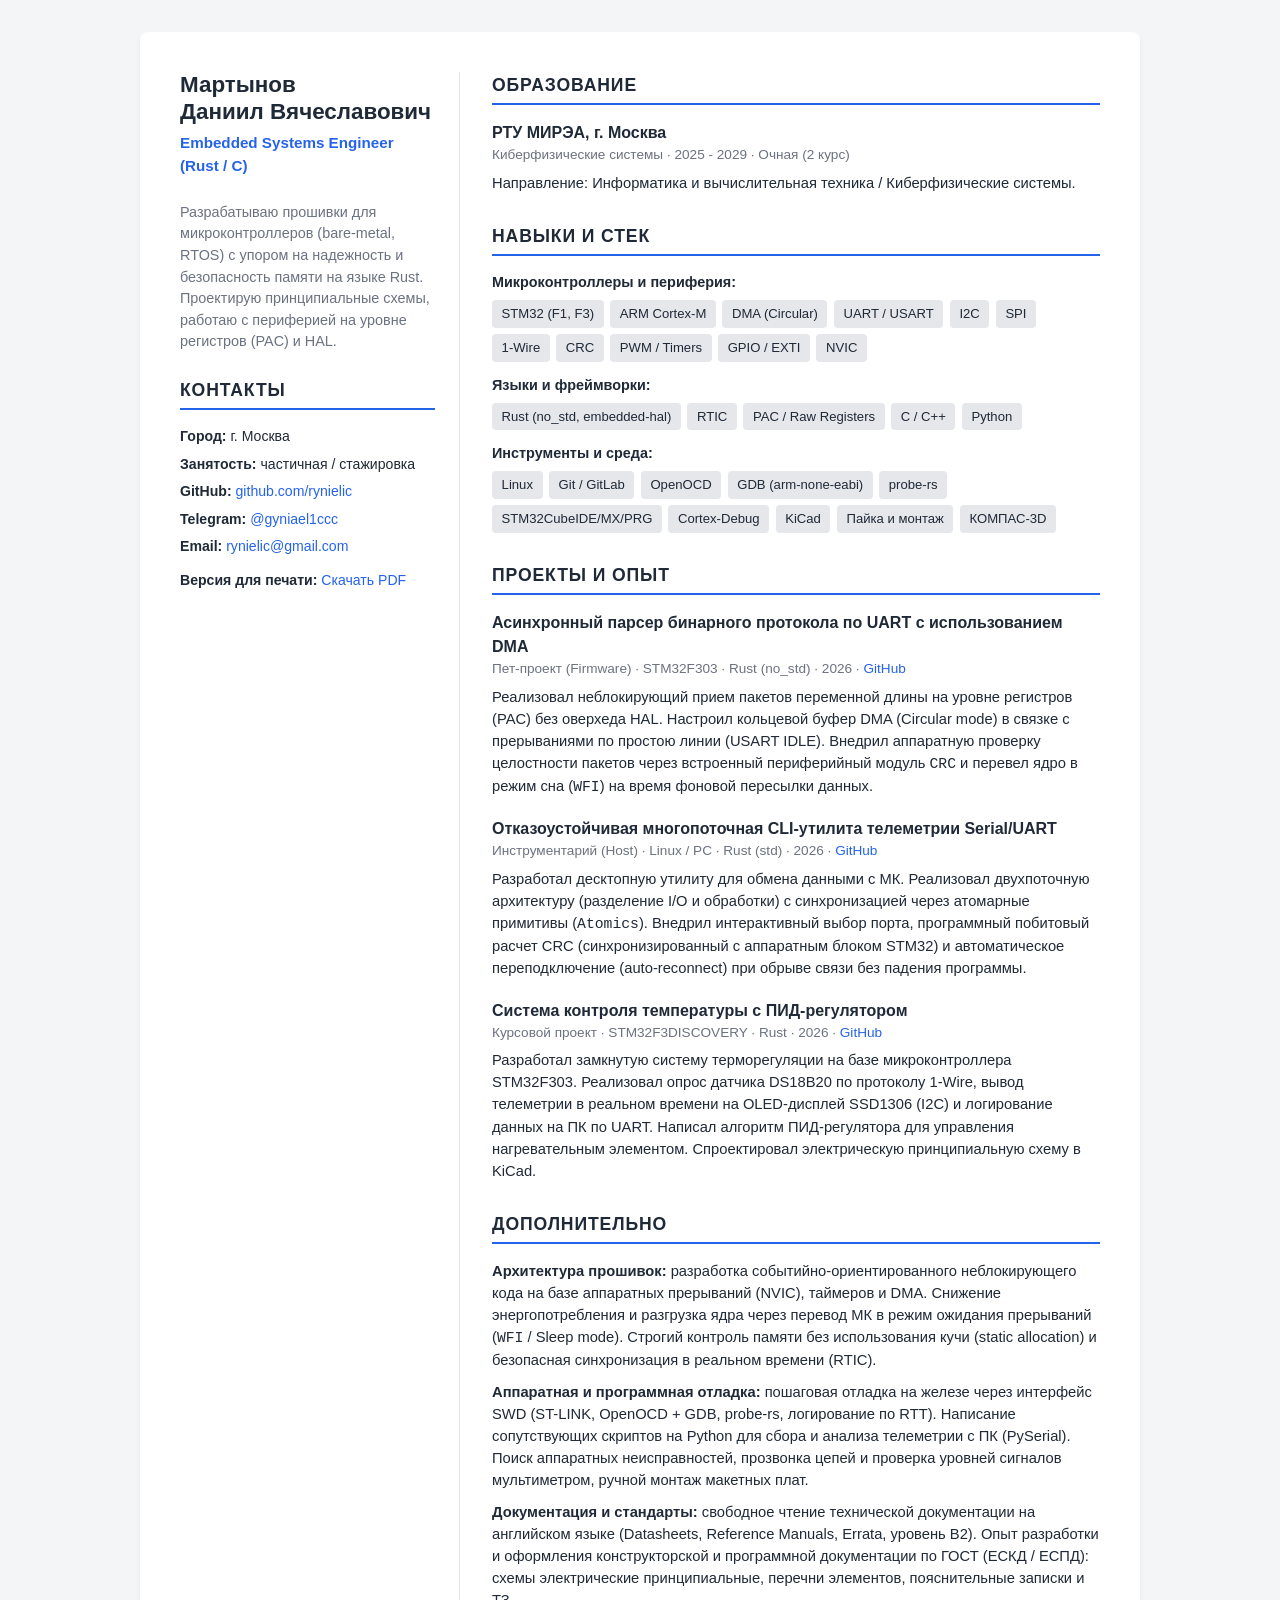
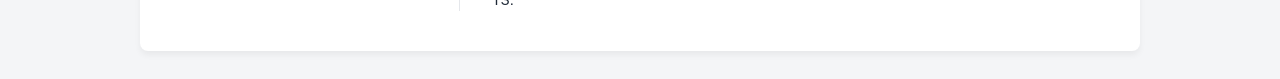
==== index.html @ cb9997af "Fix download pdf bug" ====
<!DOCTYPE html>
<html lang="ru">
<head>
  <meta charset="UTF-8">
  <meta name="viewport" content="width=device-width, initial-scale=1.0">
  <title>Мартынов Даниил - Embedded Rust / MCU Engineer</title>
  <link rel="stylesheet" href="style.css">
</head>
<body>
  <div class="container">
    <aside class="sidebar">
      <div class="profile">
        <!-- Optional: <img src="photo.jpg" alt="Фото" class="avatar"> -->
        <h1 class="name">Мартынов<br>Даниил Вячеславович</h1>
        <p class="role">Embedded Systems Engineer (Rust / C)</p>
      </div>

      <div class="summary">
        Разрабатываю прошивки для микроконтроллеров (bare-metal, RTOS) с упором на надежность и безопасность памяти на языке Rust. Проектирую принципиальные схемы, работаю с периферией на уровне регистров (PAC) и HAL.
      </div>

      <div class="contacts">
        <div class="section-title">Контакты</div>
        <p><strong>Город:</strong> г. Москва</p>
        <p><strong>Занятость:</strong> частичная / стажировка</p>
        <p><strong>GitHub:</strong> <a href="https://github.com/rynielic" target="_blank">github.com/rynielic</a></p>
        <p><strong>Telegram:</strong> <a href="https://t.me/gyniael1ccc" target="_blank">@gyniael1ccc</a></p>
        <p><strong>Email:</strong> <a href="mailto:martinovdaniil2007@gmail.com">rynielic@gmail.com</a></p>
        <p class="no-print" style="margin-top: 0.8rem;">
          <strong>Версия для печати:</strong> <a href="print.pdf" download>Скачать PDF</a>
        </p>
      </div>
    </aside>

    <main class="content">
      <section class="block">
        <h2 class="section-title">Образование</h2>
        <div class="item">
          <div class="item-header">РТУ МИРЭА, г. Москва</div>
          <div class="item-sub">Киберфизические системы · 2025 - 2029 · Очная (2 курс)</div>
          <p class="item-desc">Направление: Информатика и вычислительная техника / Киберфизические системы.</p>
        </div>
      </section>

      <section class="block">
        <h2 class="section-title">Навыки и стек</h2>
        
        <p class="skill-category">Микроконтроллеры и периферия:</p>
        <div class="tags">
          <span>STM32 (F1, F3)</span>
          <span>ARM Cortex-M</span>
          <span>DMA (Circular)</span>
          <span>UART / USART</span>
          <span>I2C</span>
          <span>SPI</span>
          <span>1-Wire</span>
          <span>CRC</span>
          <span>PWM / Timers</span>
          <span>GPIO / EXTI</span>
          <span>NVIC</span>
        </div>

        <p class="skill-category">Языки и фреймворки:</p>
        <div class="tags">
          <span>Rust (no_std, embedded-hal)</span>
          <span>RTIC</span>
          <span>PAC / Raw Registers</span>
          <span>C / C++</span>
          <span>Python</span>
        </div>

        <p class="skill-category">Инструменты и среда:</p>
        <div class="tags">
          <span>Linux</span>
          <span>Git / GitLab</span>
          <span>OpenOCD</span>
          <span>GDB (arm-none-eabi)</span>
          <span>probe-rs</span>
          <span>STM32CubeIDE/MX/PRG</span>
          <span>Cortex-Debug</span>
          <span>KiCad</span>
          <span>Пайка и монтаж</span>
          <span>КОМПАС-3D</span>
        </div>
      </section>

      <section class="block">
        <h2 class="section-title">Проекты и опыт</h2>

        <div class="item">
          <div class="item-header">Асинхронный парсер бинарного протокола по UART с использованием DMA</div>
          <div class="item-sub">Пет-проект (Firmware) · STM32F303 · Rust (no_std) · 2026 · <a href="https://github.com/rynielic/rtic-non-blocking-uart-parser/tree/main/firmware" target="_blank">GitHub</a></div>
          <p class="item-desc">
            Реализовал неблокирующий прием пакетов переменной длины на уровне регистров (PAC) без оверхеда HAL. Настроил кольцевой буфер DMA (Circular mode) в связке с прерываниями по простою линии (USART IDLE). Внедрил аппаратную проверку целостности пакетов через встроенный периферийный модуль <code>CRC</code> и перевел ядро в режим сна (<code>WFI</code>) на время фоновой пересылки данных.
          </p>
        </div>

        <div class="item">
          <div class="item-header">Отказоустойчивая многопоточная CLI-утилита телеметрии Serial/UART</div>
          <div class="item-sub">Инструментарий (Host) · Linux / PC · Rust (std) · 2026 · <a href="https://github.com/rynielic/rtic-non-blocking-uart-parser/tree/main/serial_host" target="_blank">GitHub</a></div>
          <p class="item-desc">
            Разработал десктопную утилиту для обмена данными с МК. Реализовал двухпоточную архитектуру (разделение I/O и обработки) с синхронизацией через атомарные примитивы (<code>Atomics</code>). Внедрил интерактивный выбор порта, программный побитовый расчет CRC (синхронизированный с аппаратным блоком STM32) и автоматическое переподключение (auto-reconnect) при обрыве связи без падения программы.
          </p>
        </div>

        <div class="item">
          <div class="item-header">Система контроля температуры с ПИД-регулятором</div>
          <div class="item-sub">Курсовой проект · STM32F3DISCOVERY · Rust · 2026 · <a href="https://github.com/rynielic/stm32f3-pid-thermostat">GitHub</a></div>
          <p class="item-desc">
            Разработал замкнутую систему терморегуляции на базе микроконтроллера STM32F303. Реализовал опрос датчика DS18B20 по протоколу 1-Wire, вывод телеметрии в реальном времени на OLED-дисплей SSD1306 (I2C) и логирование данных на ПК по UART. Написал алгоритм ПИД-регулятора для управления нагревательным элементом. Спроектировал электрическую принципиальную схему в KiCad.
          </p>
        </div>
      </section>

      <section class="block">
        <h2 class="section-title">Дополнительно</h2>
        <p class="item-desc">
          <strong>Архитектура прошивок:</strong> разработка событийно-ориентированного неблокирующего кода на базе аппаратных прерываний (NVIC), таймеров и DMA. Снижение энергопотребления и разгрузка ядра через перевод МК в режим ожидания прерываний (<code>WFI</code> / Sleep mode). Строгий контроль памяти без использования кучи (static allocation) и безопасная синхронизация в реальном времени (RTIC).
        </p>
        <p class="item-desc" style="margin-top: 0.6rem;">
          <strong>Аппаратная и программная отладка:</strong> пошаговая отладка на железе через интерфейс SWD (ST-LINK, OpenOCD + GDB, probe-rs, логирование по RTT). Написание сопутствующих скриптов на Python для сбора и анализа телеметрии с ПК (PySerial). Поиск аппаратных неисправностей, прозвонка цепей и проверка уровней сигналов мультиметром, ручной монтаж макетных плат.
        </p>
        <p class="item-desc" style="margin-top: 0.6rem;">
          <strong>Документация и стандарты:</strong> свободное чтение технической документации на английском языке (Datasheets, Reference Manuals, Errata, уровень B2). Опыт разработки и оформления конструкторской и программной документации по ГОСТ (ЕСКД / ЕСПД): схемы электрические принципиальные, перечни элементов, пояснительные записки и ТЗ.
        </p>
      </section>
    </main>
  </div>
</body>
</html>
---- style.css ----
:root {
  --bg-color: #f4f5f7;
  --card-bg: #ffffff;
  --text-main: #1f2937;
  --text-muted: #6b7280;
  --accent: #2563eb;
  --tag-bg: #e5e7eb;
  --border: #e5e7eb;
}

* {
  box-sizing: border-box;
  margin: 0;
  padding: 0;
}

body {
  font-family: -apple-system, BlinkMacSystemFont, "Segoe UI", Roboto, sans-serif;
  background-color: var(--bg-color);
  color: var(--text-main);
  line-height: 1.5;
  padding: 2rem 1rem;
}

.container {
  max-width: 1000px;
  margin: 0 auto;
  display: grid;
  grid-template-columns: 280px 1fr;
  gap: 2rem;
  background: var(--card-bg);
  padding: 2.5rem;
  border-radius: 8px;
  box-shadow: 0 4px 6px rgba(0, 0, 0, 0.05);
}

/* Sidebar */
.sidebar {
  border-right: 1px solid var(--border);
  padding-right: 1.5rem;
  display: flex;
  flex-direction: column;
  gap: 1.5rem;
}

.name {
  font-size: 1.4rem;
  font-weight: 700;
  line-height: 1.2;
  margin-bottom: 0.4rem;
}

.role {
  color: var(--accent);
  font-weight: 600;
  font-size: 0.95rem;
}

.summary {
  font-size: 0.9rem;
  color: var(--text-muted);
}

.contacts p {
  font-size: 0.88rem;
  margin-bottom: 0.4rem;
}

a {
  color: var(--accent);
  text-decoration: none;
}

a:hover {
  text-decoration: underline;
}

/* Main Content */
.content {
  display: flex;
  flex-direction: column;
  gap: 1.8rem;
}

.section-title {
  font-size: 1.1rem;
  font-weight: 700;
  text-transform: uppercase;
  letter-spacing: 0.05em;
  color: var(--text-main);
  border-bottom: 2px solid var(--accent);
  padding-bottom: 0.3rem;
  margin-bottom: 1rem;
}

.item {
  margin-bottom: 1.2rem;
}

.item:last-child {
  margin-bottom: 0;
}

.item-header {
  font-weight: 700;
  font-size: 1rem;
}

.item-sub {
  font-size: 0.85rem;
  color: var(--text-muted);
  margin-bottom: 0.4rem;
}

.item-desc {
  font-size: 0.92rem;
}

/* Skills Tags */
.skill-category {
  font-size: 0.9rem;
  font-weight: 600;
  margin: 0.8rem 0 0.4rem 0;
}

.tags {
  display: flex;
  flex-wrap: wrap;
  gap: 0.4rem;
}

.tags span {
  background: var(--tag-bg);
  padding: 0.25rem 0.6rem;
  border-radius: 4px;
  font-size: 0.82rem;
  font-weight: 500;
}

/* Responsive (Mobile screens ONLY - prevents breaking A4 print) */
@media screen and (max-width: 768px) {
  .container {
    grid-template-columns: 1fr;
    padding: 1.5rem;
  }
  .sidebar {
    border-right: none;
    border-bottom: 1px solid var(--border);
    padding-right: 0;
    padding-bottom: 1.5rem;
  }
}

/* Print to PDF optimization */
@media print {
  @page {
    size: A4 portrait;
    margin: 10mm;
  }

  body {
    background: #ffffff;
    padding: 0;
    font-size: 9.5pt;
    line-height: 1.35;
    -webkit-print-color-adjust: exact;
    print-color-adjust: exact;
  }

  .container {
    box-shadow: none;
    padding: 0;
    max-width: 100%;
    grid-template-columns: 210px 1fr;
    gap: 1.2rem;
  }

  .sidebar {
    border-right: 1px solid var(--border);
    padding-right: 1rem;
    gap: 1rem;
  }

  .content {
    gap: 1.1rem;
  }

  .section-title {
    font-size: 10pt;
    margin-bottom: 0.5rem;
    padding-bottom: 0.2rem;
  }

  .item {
    margin-bottom: 0.7rem;
    break-inside: avoid;
  }

  .tags span {
    padding: 0.15rem 0.45rem;
    font-size: 8pt;
    border: 1px solid #d1d5db;
  }

  .no-print {
    display: none !important;
  }
}
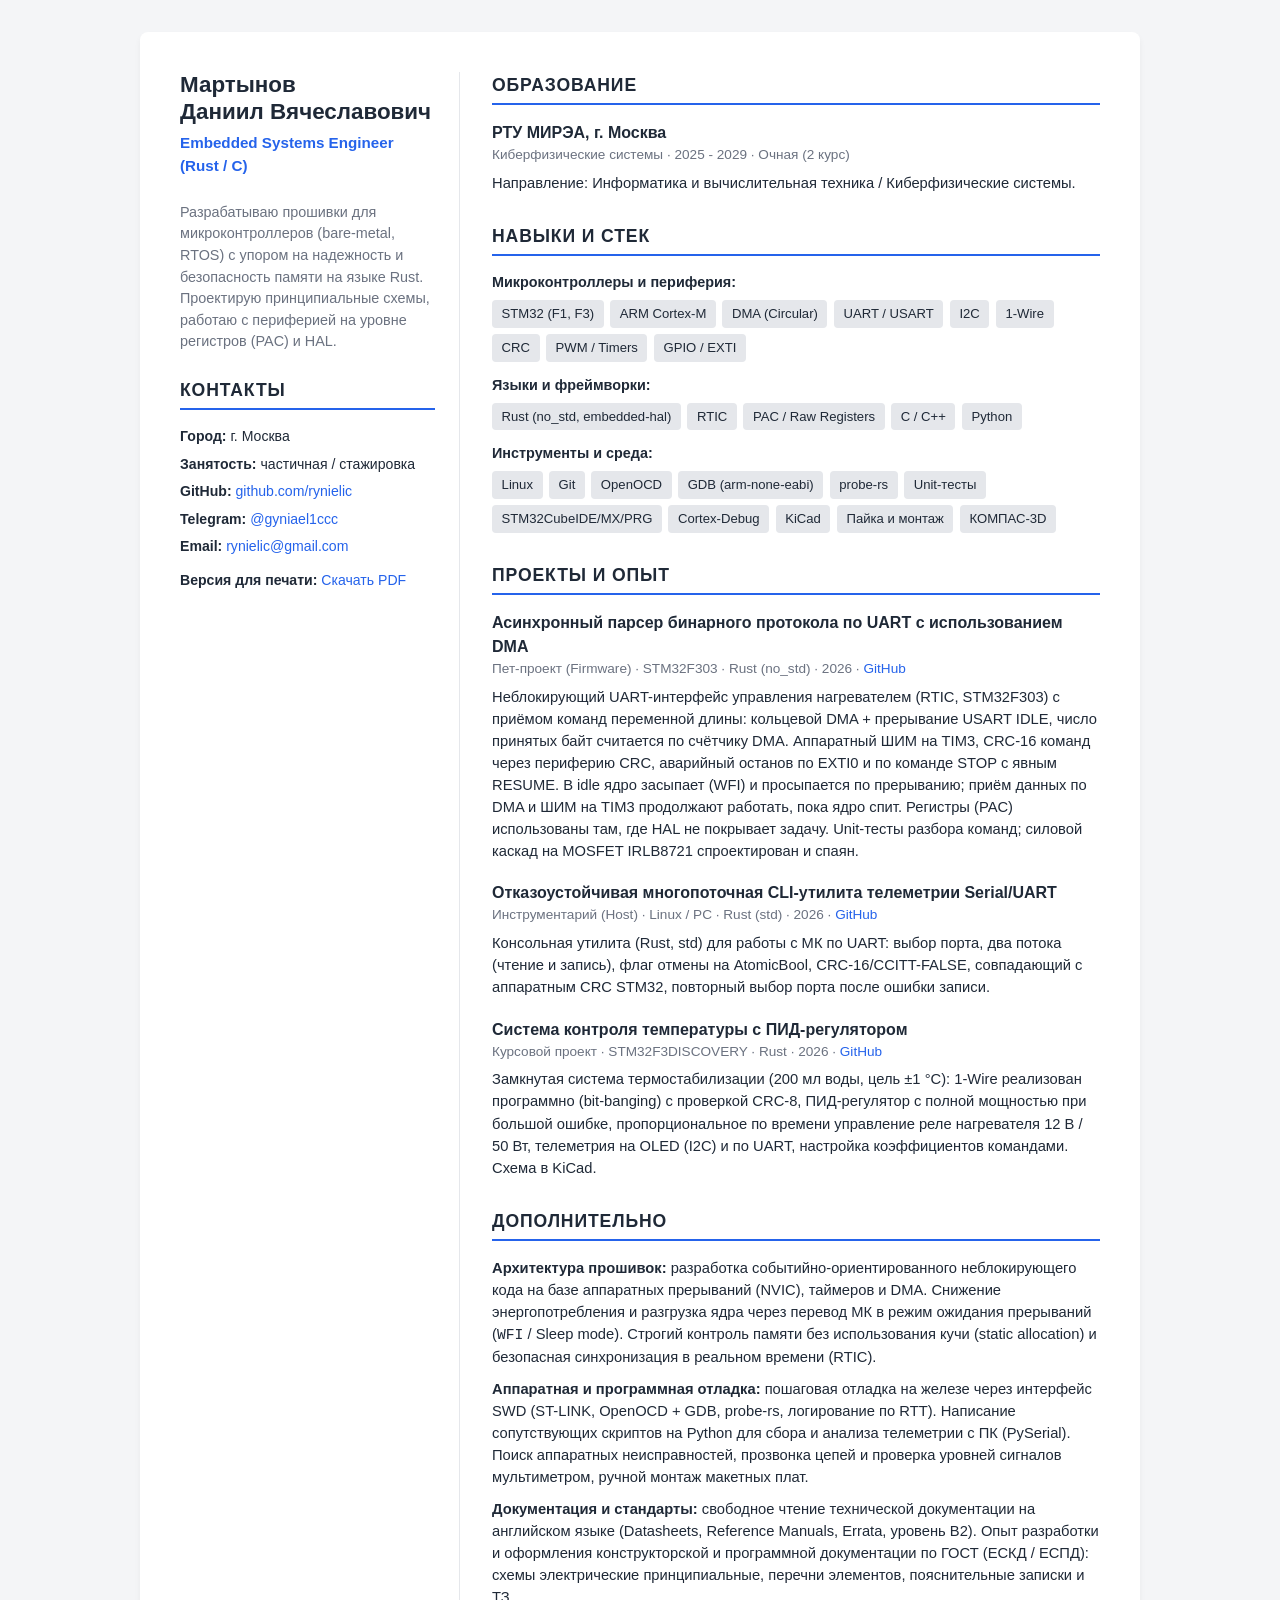
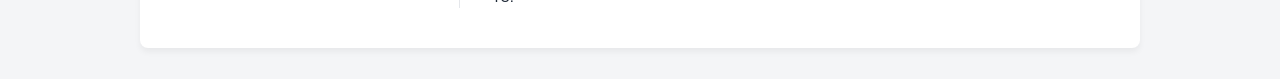
==== commit c6f58477: "Minor polish" ====
--- a/index.html
+++ b/index.html
@@ -25,7 +25,7 @@
         <p><strong>Занятость:</strong> частичная / стажировка</p>
         <p><strong>GitHub:</strong> <a href="https://github.com/rynielic" target="_blank">github.com/rynielic</a></p>
         <p><strong>Telegram:</strong> <a href="https://t.me/gyniael1ccc" target="_blank">@gyniael1ccc</a></p>
-        <p><strong>Email:</strong> <a href="mailto:martinovdaniil2007@gmail.com">rynielic@gmail.com</a></p>
+        <p><strong>Email:</strong> <a href="mailto:rynielic@gmail.com">rynielic@gmail.com</a></p>
         <p class="no-print" style="margin-top: 0.8rem;">
           <strong>Версия для печати:</strong> <a href="print.pdf" download>Скачать PDF</a>
         </p>
@@ -52,12 +52,10 @@
           <span>DMA (Circular)</span>
           <span>UART / USART</span>
           <span>I2C</span>
-          <span>SPI</span>
           <span>1-Wire</span>
           <span>CRC</span>
           <span>PWM / Timers</span>
           <span>GPIO / EXTI</span>
-          <span>NVIC</span>
         </div>
 
         <p class="skill-category">Языки и фреймворки:</p>
@@ -72,10 +70,11 @@
         <p class="skill-category">Инструменты и среда:</p>
         <div class="tags">
           <span>Linux</span>
-          <span>Git / GitLab</span>
+          <span>Git</span>
           <span>OpenOCD</span>
           <span>GDB (arm-none-eabi)</span>
           <span>probe-rs</span>
+          <span>Unit-тесты</span>
           <span>STM32CubeIDE/MX/PRG</span>
           <span>Cortex-Debug</span>
           <span>KiCad</span>
@@ -91,7 +90,7 @@
           <div class="item-header">Асинхронный парсер бинарного протокола по UART с использованием DMA</div>
           <div class="item-sub">Пет-проект (Firmware) · STM32F303 · Rust (no_std) · 2026 · <a href="https://github.com/rynielic/rtic-non-blocking-uart-parser/tree/main/firmware" target="_blank">GitHub</a></div>
           <p class="item-desc">
-            Реализовал неблокирующий прием пакетов переменной длины на уровне регистров (PAC) без оверхеда HAL. Настроил кольцевой буфер DMA (Circular mode) в связке с прерываниями по простою линии (USART IDLE). Внедрил аппаратную проверку целостности пакетов через встроенный периферийный модуль <code>CRC</code> и перевел ядро в режим сна (<code>WFI</code>) на время фоновой пересылки данных.
+            Неблокирующий UART-интерфейс управления нагревателем (RTIC, STM32F303) с приёмом команд переменной длины: кольцевой DMA + прерывание USART IDLE, число принятых байт считается по счётчику DMA. Аппаратный ШИМ на TIM3, CRC-16 команд через периферию CRC, аварийный останов по EXTI0 и по команде STOP с явным RESUME. В idle ядро засыпает (WFI) и просыпается по прерыванию; приём данных по DMA и ШИМ на TIM3 продолжают работать, пока ядро спит. Регистры (PAC) использованы там, где HAL не покрывает задачу. Unit-тесты разбора команд; силовой каскад на MOSFET IRLB8721 спроектирован и спаян.
           </p>
         </div>
 
@@ -99,7 +98,7 @@
           <div class="item-header">Отказоустойчивая многопоточная CLI-утилита телеметрии Serial/UART</div>
           <div class="item-sub">Инструментарий (Host) · Linux / PC · Rust (std) · 2026 · <a href="https://github.com/rynielic/rtic-non-blocking-uart-parser/tree/main/serial_host" target="_blank">GitHub</a></div>
           <p class="item-desc">
-            Разработал десктопную утилиту для обмена данными с МК. Реализовал двухпоточную архитектуру (разделение I/O и обработки) с синхронизацией через атомарные примитивы (<code>Atomics</code>). Внедрил интерактивный выбор порта, программный побитовый расчет CRC (синхронизированный с аппаратным блоком STM32) и автоматическое переподключение (auto-reconnect) при обрыве связи без падения программы.
+            Консольная утилита (Rust, std) для работы с МК по UART: выбор порта, два потока (чтение и запись), флаг отмены на AtomicBool, CRC-16/CCITT-FALSE, совпадающий с аппаратным CRC STM32, повторный выбор порта после ошибки записи.
           </p>
         </div>
 
@@ -107,7 +106,7 @@
           <div class="item-header">Система контроля температуры с ПИД-регулятором</div>
           <div class="item-sub">Курсовой проект · STM32F3DISCOVERY · Rust · 2026 · <a href="https://github.com/rynielic/stm32f3-pid-thermostat">GitHub</a></div>
           <p class="item-desc">
-            Разработал замкнутую систему терморегуляции на базе микроконтроллера STM32F303. Реализовал опрос датчика DS18B20 по протоколу 1-Wire, вывод телеметрии в реальном времени на OLED-дисплей SSD1306 (I2C) и логирование данных на ПК по UART. Написал алгоритм ПИД-регулятора для управления нагревательным элементом. Спроектировал электрическую принципиальную схему в KiCad.
+            Замкнутая система термостабилизации (200 мл воды, цель ±1 °C): 1-Wire реализован программно (bit-banging) с проверкой CRC-8, ПИД-регулятор с полной мощностью при большой ошибке, пропорциональное по времени управление реле нагревателя 12 В / 50 Вт, телеметрия на OLED (I2C) и по UART, настройка коэффициентов командами. Схема в KiCad.
           </p>
         </div>
       </section>
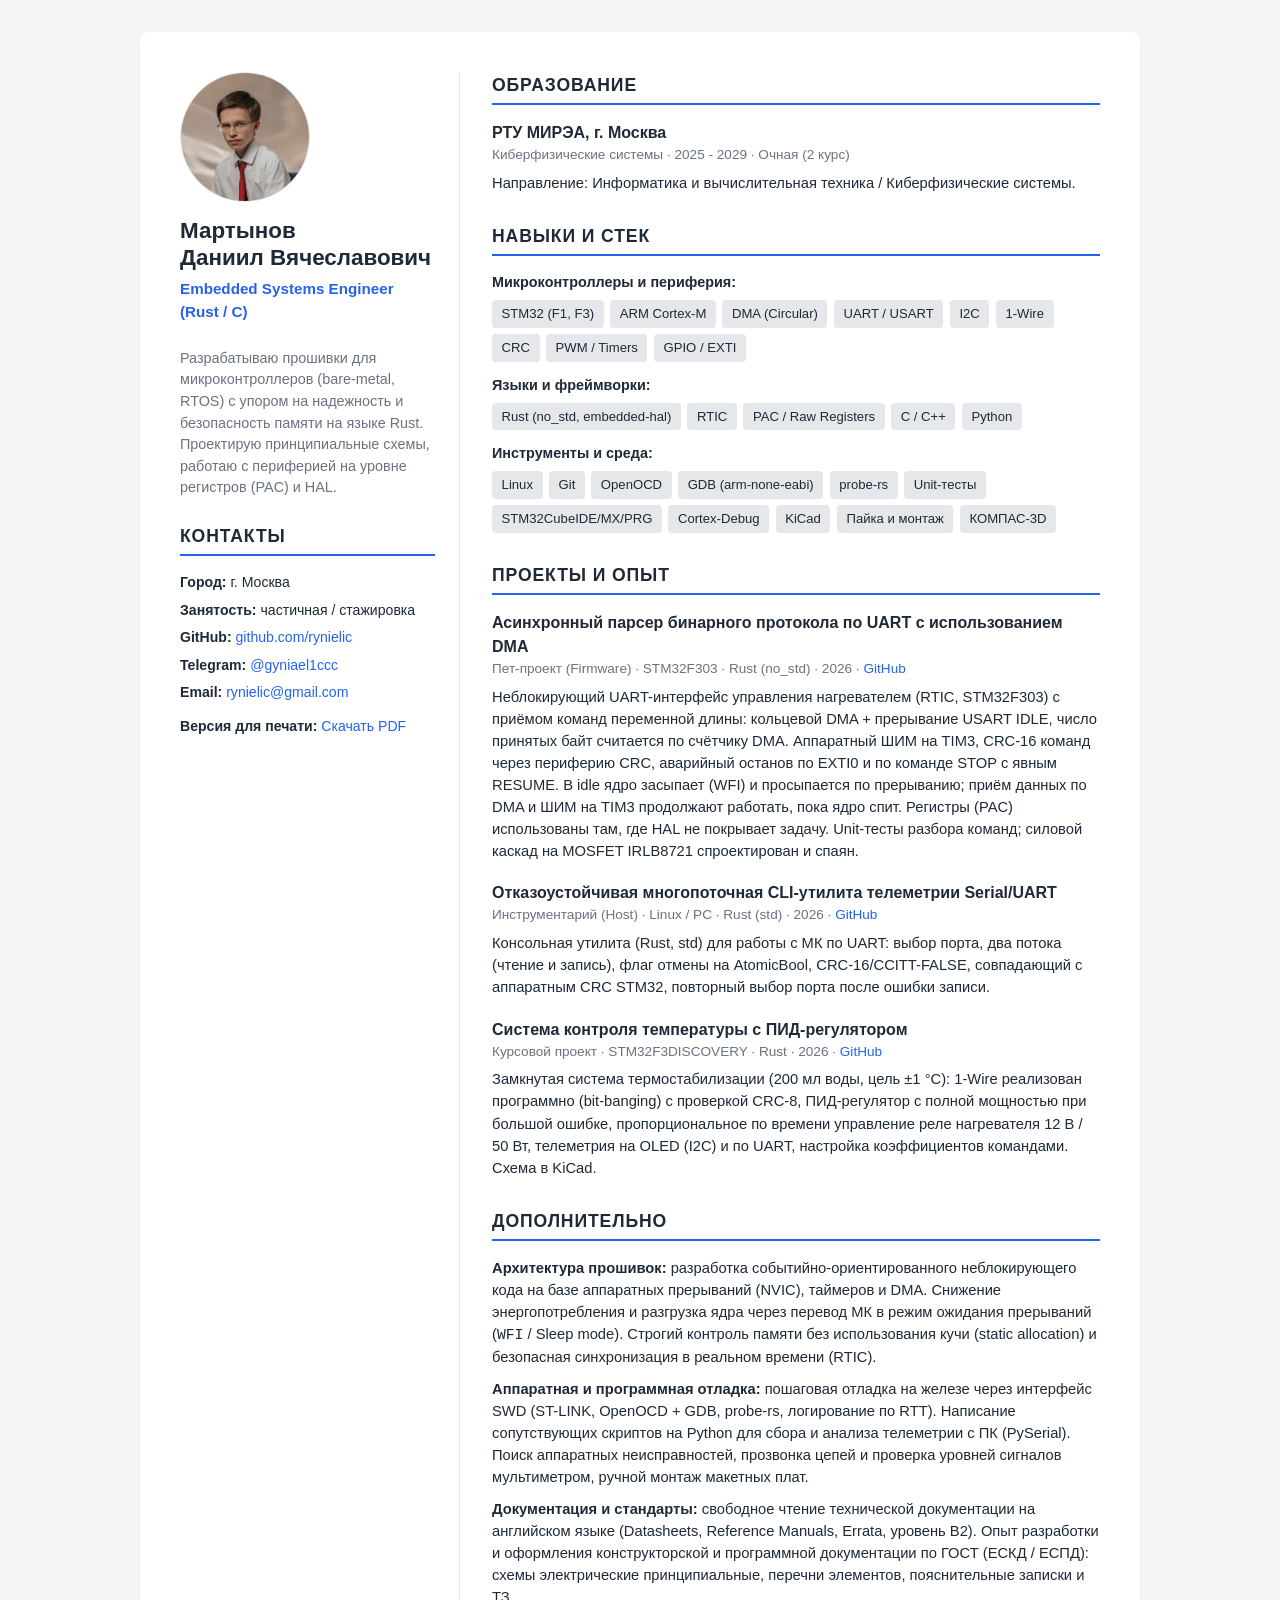
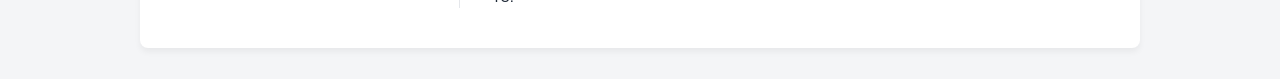
==== commit a7c3b03b: "Add photo picture" ====
--- a/index.html
+++ b/index.html
@@ -10,7 +10,7 @@
   <div class="container">
     <aside class="sidebar">
       <div class="profile">
-        <!-- Optional: <img src="photo.jpg" alt="Фото" class="avatar"> -->
+        <img src="photo.jpg" alt="Фото" class="avatar">
         <h1 class="name">Мартынов<br>Даниил Вячеславович</h1>
         <p class="role">Embedded Systems Engineer (Rust / C)</p>
       </div>
--- a/style.css
+++ b/style.css
@@ -20,6 +20,17 @@
   color: var(--text-main);
   line-height: 1.5;
   padding: 2rem 1rem;
+}
+
+/* Profile Photo */
+.avatar {
+  width: 130px;
+  height: 130px;
+  border-radius: 50%; /* Crops the photo into a perfect circle */
+  object-fit: cover;  /* Prevents stretching if the original is not a square */
+  margin-bottom: 1rem;
+  border: 1px solid var(--border); /* Optional: adds a subtle ring around it */
+  display: block;
 }
 
 .container {
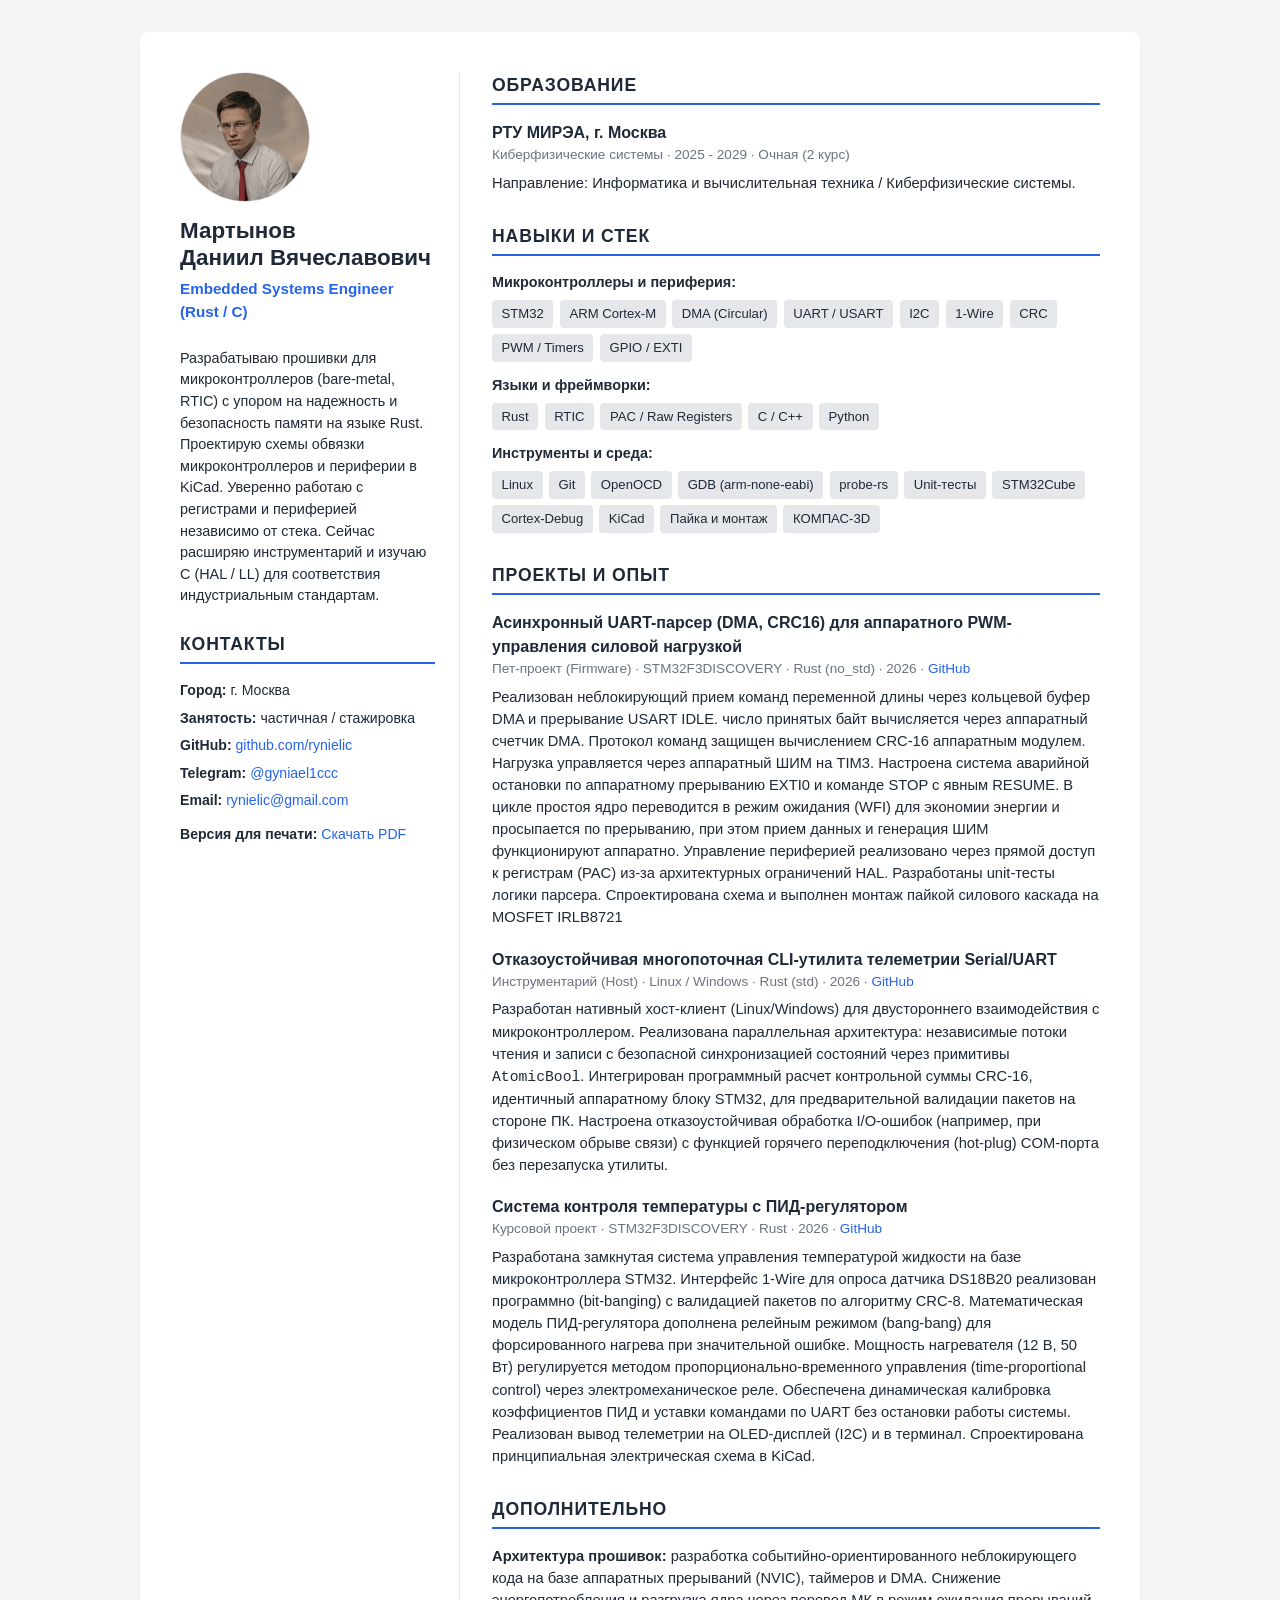
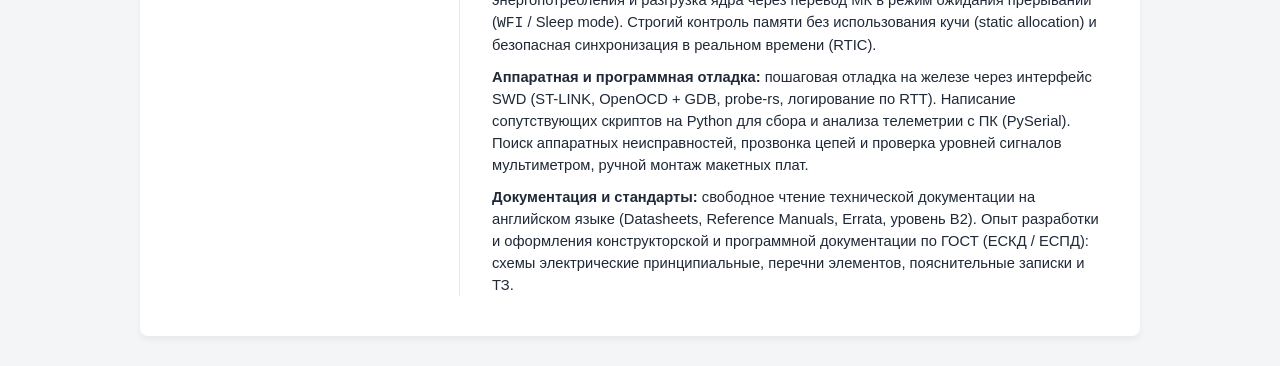
==== commit 2c36bab5: "Edit 'projects' section" ====
--- a/index.html
+++ b/index.html
@@ -16,7 +16,7 @@
       </div>
 
       <div class="summary">
-        Разрабатываю прошивки для микроконтроллеров (bare-metal, RTOS) с упором на надежность и безопасность памяти на языке Rust. Проектирую принципиальные схемы, работаю с периферией на уровне регистров (PAC) и HAL.
+        Разрабатываю прошивки для микроконтроллеров (bare-metal, RTIC) с упором на надежность и безопасность памяти на языке Rust. Проектирую схемы обвязки микроконтроллеров и периферии в KiCad. Уверенно работаю с регистрами и периферией независимо от стека. Сейчас расширяю инструментарий и изучаю C (HAL / LL) для соответствия индустриальным стандартам.
       </div>
 
       <div class="contacts">
@@ -47,7 +47,7 @@
         
         <p class="skill-category">Микроконтроллеры и периферия:</p>
         <div class="tags">
-          <span>STM32 (F1, F3)</span>
+          <span>STM32</span>
           <span>ARM Cortex-M</span>
           <span>DMA (Circular)</span>
           <span>UART / USART</span>
@@ -60,7 +60,7 @@
 
         <p class="skill-category">Языки и фреймворки:</p>
         <div class="tags">
-          <span>Rust (no_std, embedded-hal)</span>
+          <span>Rust</span>
           <span>RTIC</span>
           <span>PAC / Raw Registers</span>
           <span>C / C++</span>
@@ -75,7 +75,7 @@
           <span>GDB (arm-none-eabi)</span>
           <span>probe-rs</span>
           <span>Unit-тесты</span>
-          <span>STM32CubeIDE/MX/PRG</span>
+          <span>STM32Cube</span>
           <span>Cortex-Debug</span>
           <span>KiCad</span>
           <span>Пайка и монтаж</span>
@@ -87,18 +87,18 @@
         <h2 class="section-title">Проекты и опыт</h2>
 
         <div class="item">
-          <div class="item-header">Асинхронный парсер бинарного протокола по UART с использованием DMA</div>
-          <div class="item-sub">Пет-проект (Firmware) · STM32F303 · Rust (no_std) · 2026 · <a href="https://github.com/rynielic/rtic-non-blocking-uart-parser/tree/main/firmware" target="_blank">GitHub</a></div>
+          <div class="item-header">Асинхронный UART-парсер (DMA, CRC16) для аппаратного PWM-управления силовой нагрузкой</div>
+          <div class="item-sub">Пет-проект (Firmware) · STM32F3DISCOVERY · Rust (no_std) · 2026 · <a href="https://github.com/rynielic/rtic-non-blocking-uart-parser/tree/main/firmware" target="_blank">GitHub</a></div>
           <p class="item-desc">
-            Неблокирующий UART-интерфейс управления нагревателем (RTIC, STM32F303) с приёмом команд переменной длины: кольцевой DMA + прерывание USART IDLE, число принятых байт считается по счётчику DMA. Аппаратный ШИМ на TIM3, CRC-16 команд через периферию CRC, аварийный останов по EXTI0 и по команде STOP с явным RESUME. В idle ядро засыпает (WFI) и просыпается по прерыванию; приём данных по DMA и ШИМ на TIM3 продолжают работать, пока ядро спит. Регистры (PAC) использованы там, где HAL не покрывает задачу. Unit-тесты разбора команд; силовой каскад на MOSFET IRLB8721 спроектирован и спаян.
+            Реализован неблокирующий прием команд переменной длины через кольцевой буфер DMA и прерывание USART IDLE. число принятых байт вычисляется через аппаратный счетчик DMA. Протокол команд защищен вычислением CRC-16 аппаратным модулем. Нагрузка управляется через аппаратный ШИМ на TIM3. Настроена система аварийной остановки по аппаратному прерыванию EXTI0 и команде STOP с явным RESUME. В цикле простоя ядро переводится в режим ожидания (WFI) для экономии энергии и просыпается по прерыванию, при этом прием данных и генерация ШИМ функционируют аппаратно. Управление периферией реализовано через прямой доступ к регистрам (PAC) из-за архитектурных ограничений HAL. Разработаны unit-тесты логики парсера. Спроектирована схема и выполнен монтаж пайкой силового каскада на MOSFET IRLB8721
           </p>
         </div>
 
         <div class="item">
           <div class="item-header">Отказоустойчивая многопоточная CLI-утилита телеметрии Serial/UART</div>
-          <div class="item-sub">Инструментарий (Host) · Linux / PC · Rust (std) · 2026 · <a href="https://github.com/rynielic/rtic-non-blocking-uart-parser/tree/main/serial_host" target="_blank">GitHub</a></div>
+          <div class="item-sub">Инструментарий (Host) · Linux / Windows · Rust (std) · 2026 · <a href="https://github.com/rynielic/rtic-non-blocking-uart-parser/tree/main/serial_host" target="_blank">GitHub</a></div>
           <p class="item-desc">
-            Консольная утилита (Rust, std) для работы с МК по UART: выбор порта, два потока (чтение и запись), флаг отмены на AtomicBool, CRC-16/CCITT-FALSE, совпадающий с аппаратным CRC STM32, повторный выбор порта после ошибки записи.
+            Разработан нативный хост-клиент (Linux/Windows) для двустороннего взаимодействия с микроконтроллером. Реализована параллельная архитектура: независимые потоки чтения и записи с безопасной синхронизацией состояний через примитивы <code>AtomicBool</code>. Интегрирован программный расчет контрольной суммы CRC-16, идентичный аппаратному блоку STM32, для предварительной валидации пакетов на стороне ПК. Настроена отказоустойчивая обработка I/O-ошибок (например, при физическом обрыве связи) с функцией горячего переподключения (hot-plug) COM-порта без перезапуска утилиты.
           </p>
         </div>
 
@@ -106,7 +106,7 @@
           <div class="item-header">Система контроля температуры с ПИД-регулятором</div>
           <div class="item-sub">Курсовой проект · STM32F3DISCOVERY · Rust · 2026 · <a href="https://github.com/rynielic/stm32f3-pid-thermostat">GitHub</a></div>
           <p class="item-desc">
-            Замкнутая система термостабилизации (200 мл воды, цель ±1 °C): 1-Wire реализован программно (bit-banging) с проверкой CRC-8, ПИД-регулятор с полной мощностью при большой ошибке, пропорциональное по времени управление реле нагревателя 12 В / 50 Вт, телеметрия на OLED (I2C) и по UART, настройка коэффициентов командами. Схема в KiCad.
+            Разработана замкнутая система управления температурой жидкости на базе микроконтроллера STM32. Интерфейс 1-Wire для опроса датчика DS18B20 реализован программно (bit-banging) с валидацией пакетов по алгоритму CRC-8. Математическая модель ПИД-регулятора дополнена релейным режимом (bang-bang) для форсированного нагрева при значительной ошибке. Мощность нагревателя (12 В, 50 Вт) регулируется методом пропорционально-временного управления (time-proportional control) через электромеханическое реле. Обеспечена динамическая калибровка коэффициентов ПИД и уставки командами по UART без остановки работы системы. Реализован вывод телеметрии на OLED-дисплей (I2C) и в терминал. Спроектирована принципиальная электрическая схема в KiCad.
           </p>
         </div>
       </section>
--- a/style.css
+++ b/style.css
@@ -67,9 +67,8 @@
   font-size: 0.95rem;
 }
 
-.summary {
+.summary, summary p {
   font-size: 0.9rem;
-  color: var(--text-muted);
 }
 
 .contacts p {
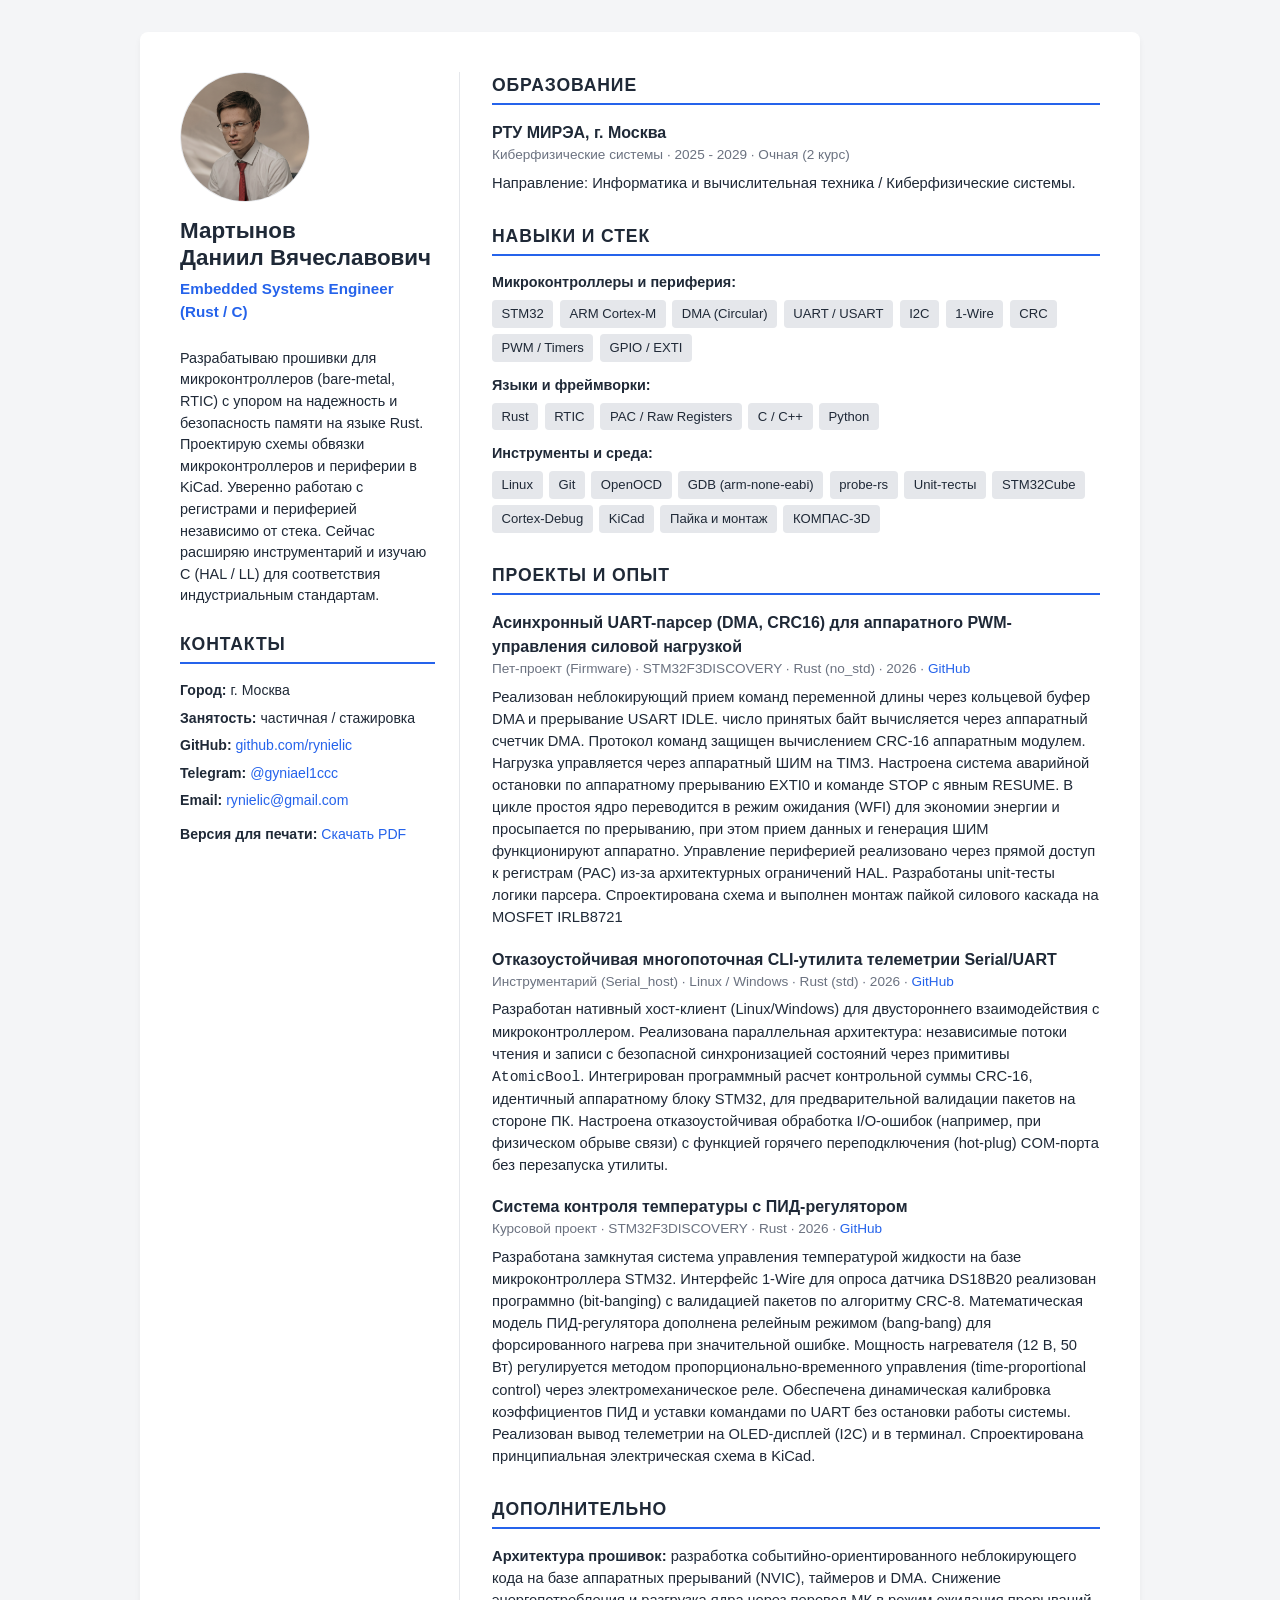
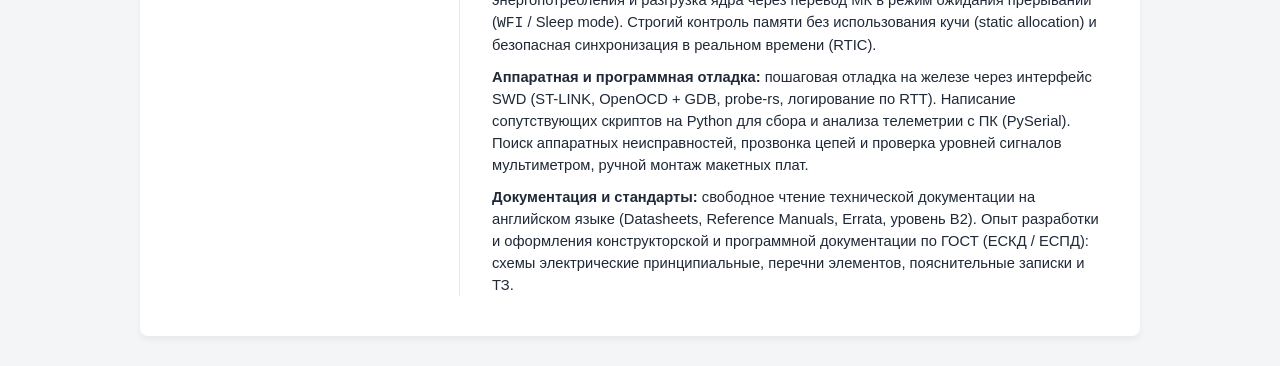
==== commit 7be65ad0: "Small fix" ====
--- a/index.html
+++ b/index.html
@@ -88,7 +88,7 @@
 
         <div class="item">
           <div class="item-header">Асинхронный UART-парсер (DMA, CRC16) для аппаратного PWM-управления силовой нагрузкой</div>
-          <div class="item-sub">Пет-проект (Firmware) · STM32F3DISCOVERY · Rust (no_std) · 2026 · <a href="https://github.com/rynielic/rtic-non-blocking-uart-parser/tree/main/firmware" target="_blank">GitHub</a></div>
+          <div class="item-sub">Пет-проект (Firmware) · STM32F3DISCOVERY · Rust (no_std) · 2026 · <a href="https://github.com/rynielic/rtic-non-blocking-uart-parser" target="_blank">GitHub</a></div>
           <p class="item-desc">
             Реализован неблокирующий прием команд переменной длины через кольцевой буфер DMA и прерывание USART IDLE. число принятых байт вычисляется через аппаратный счетчик DMA. Протокол команд защищен вычислением CRC-16 аппаратным модулем. Нагрузка управляется через аппаратный ШИМ на TIM3. Настроена система аварийной остановки по аппаратному прерыванию EXTI0 и команде STOP с явным RESUME. В цикле простоя ядро переводится в режим ожидания (WFI) для экономии энергии и просыпается по прерыванию, при этом прием данных и генерация ШИМ функционируют аппаратно. Управление периферией реализовано через прямой доступ к регистрам (PAC) из-за архитектурных ограничений HAL. Разработаны unit-тесты логики парсера. Спроектирована схема и выполнен монтаж пайкой силового каскада на MOSFET IRLB8721
           </p>
@@ -96,7 +96,7 @@
 
         <div class="item">
           <div class="item-header">Отказоустойчивая многопоточная CLI-утилита телеметрии Serial/UART</div>
-          <div class="item-sub">Инструментарий (Host) · Linux / Windows · Rust (std) · 2026 · <a href="https://github.com/rynielic/rtic-non-blocking-uart-parser/tree/main/serial_host" target="_blank">GitHub</a></div>
+          <div class="item-sub">Инструментарий (Serial_host) · Linux / Windows · Rust (std) · 2026 · <a href="https://github.com/rynielic/rtic-non-blocking-uart-parser/tree/main/serial_host" target="_blank">GitHub</a></div>
           <p class="item-desc">
             Разработан нативный хост-клиент (Linux/Windows) для двустороннего взаимодействия с микроконтроллером. Реализована параллельная архитектура: независимые потоки чтения и записи с безопасной синхронизацией состояний через примитивы <code>AtomicBool</code>. Интегрирован программный расчет контрольной суммы CRC-16, идентичный аппаратному блоку STM32, для предварительной валидации пакетов на стороне ПК. Настроена отказоустойчивая обработка I/O-ошибок (например, при физическом обрыве связи) с функцией горячего переподключения (hot-plug) COM-порта без перезапуска утилиты.
           </p>
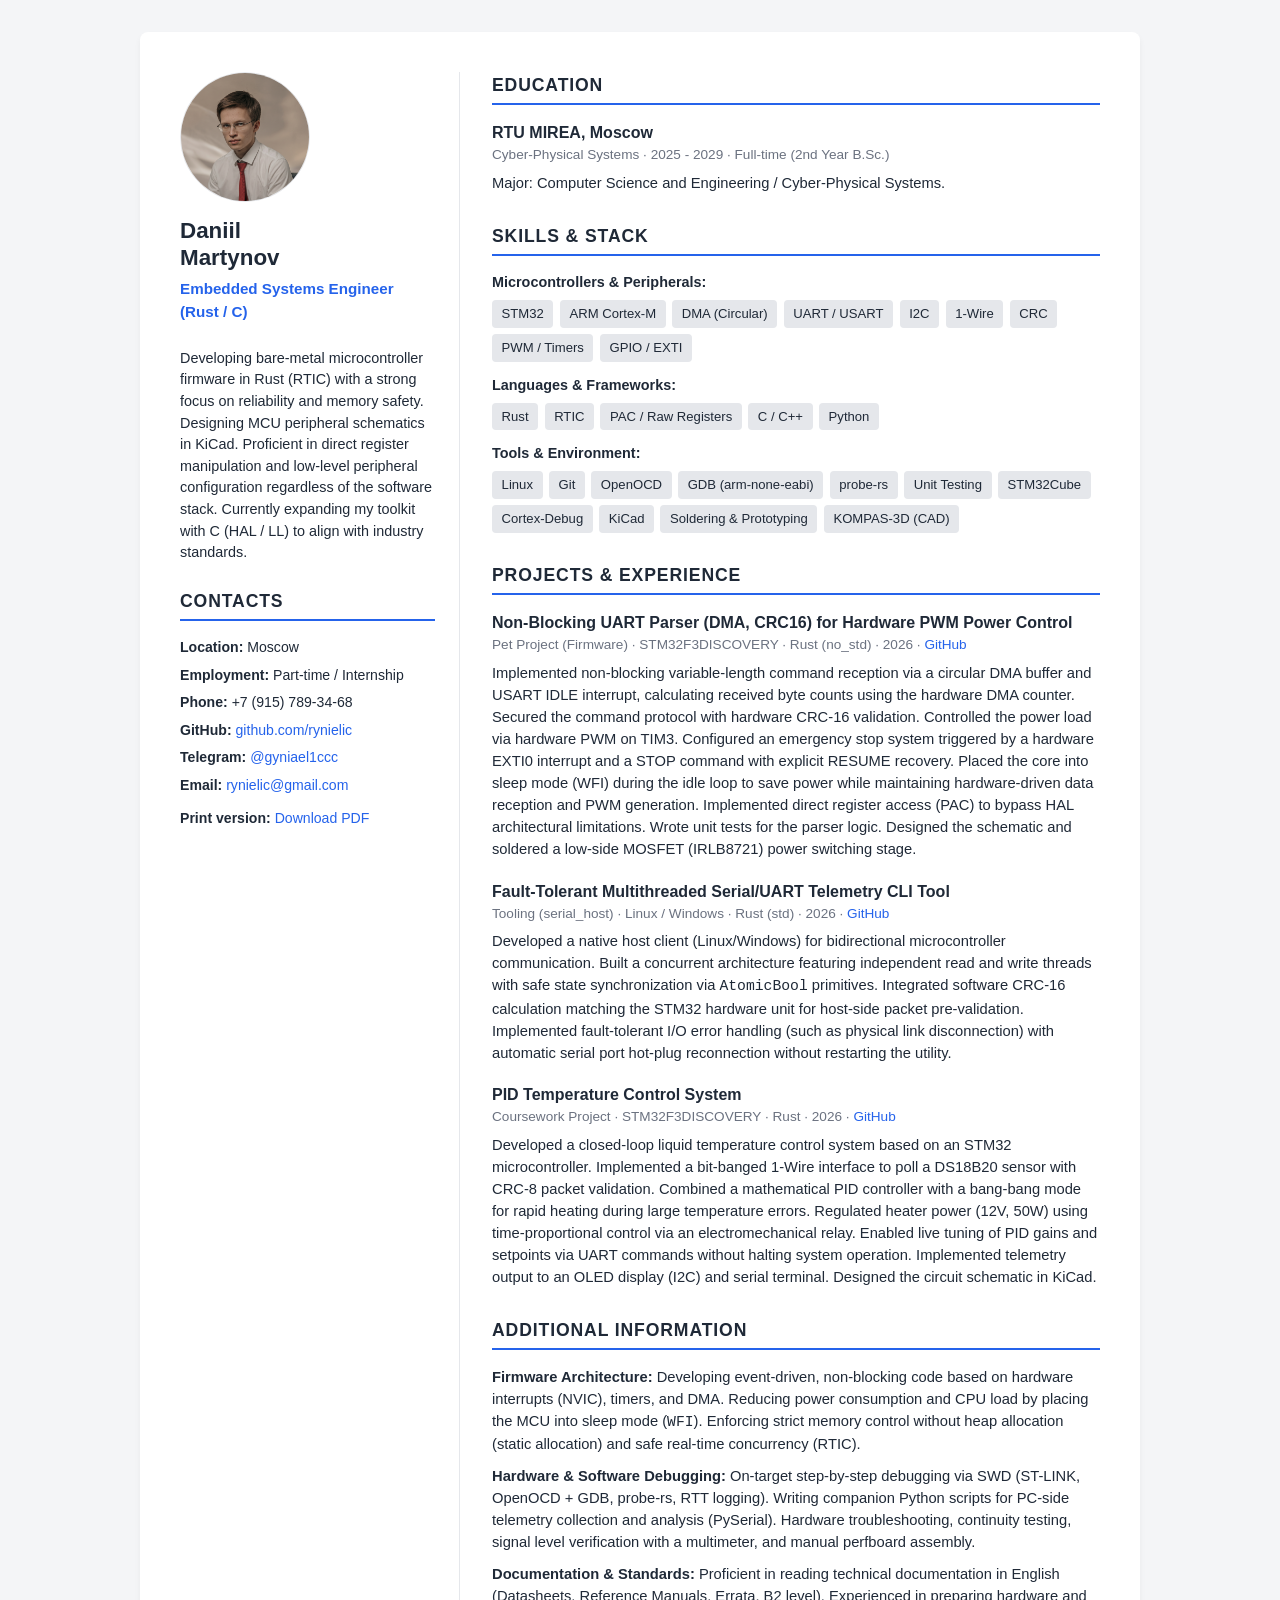
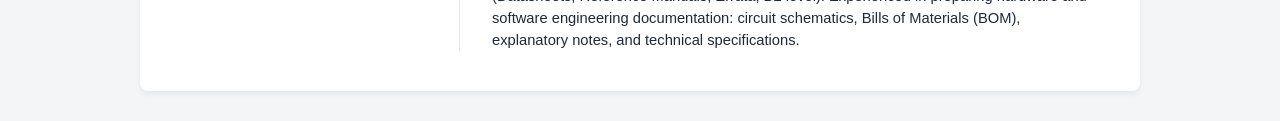
==== commit 430fb8b2: "Add english version" ====
--- a/index.html
+++ b/index.html
@@ -1,51 +1,52 @@
 <!DOCTYPE html>
-<html lang="ru">
+<html lang="en">
 <head>
   <meta charset="UTF-8">
   <meta name="viewport" content="width=device-width, initial-scale=1.0">
-  <title>Мартынов Даниил - Embedded Rust / MCU Engineer</title>
+  <title>Daniil Martynov - Embedded Rust / MCU Engineer</title>
   <link rel="stylesheet" href="style.css">
 </head>
 <body>
   <div class="container">
     <aside class="sidebar">
       <div class="profile">
-        <img src="photo.jpg" alt="Фото" class="avatar">
-        <h1 class="name">Мартынов<br>Даниил Вячеславович</h1>
+        <img src="photo.jpg" alt="Photo" class="avatar">
+        <h1 class="name">Daniil<br>Martynov</h1>
         <p class="role">Embedded Systems Engineer (Rust / C)</p>
       </div>
 
       <div class="summary">
-        Разрабатываю прошивки для микроконтроллеров (bare-metal, RTIC) с упором на надежность и безопасность памяти на языке Rust. Проектирую схемы обвязки микроконтроллеров и периферии в KiCad. Уверенно работаю с регистрами и периферией независимо от стека. Сейчас расширяю инструментарий и изучаю C (HAL / LL) для соответствия индустриальным стандартам.
+        Developing bare-metal microcontroller firmware in Rust (RTIC) with a strong focus on reliability and memory safety. Designing MCU peripheral schematics in KiCad. Proficient in direct register manipulation and low-level peripheral configuration regardless of the software stack. Currently expanding my toolkit with C (HAL / LL) to align with industry standards.
       </div>
 
       <div class="contacts">
-        <div class="section-title">Контакты</div>
-        <p><strong>Город:</strong> г. Москва</p>
-        <p><strong>Занятость:</strong> частичная / стажировка</p>
+        <div class="section-title">Contacts</div>
+        <p><strong>Location:</strong> Moscow</p>
+        <p><strong>Employment:</strong> Part-time / Internship</p>
+        <p><strong>Phone:</strong> +7 (915) 789-34-68</p>
         <p><strong>GitHub:</strong> <a href="https://github.com/rynielic" target="_blank">github.com/rynielic</a></p>
         <p><strong>Telegram:</strong> <a href="https://t.me/gyniael1ccc" target="_blank">@gyniael1ccc</a></p>
         <p><strong>Email:</strong> <a href="mailto:rynielic@gmail.com">rynielic@gmail.com</a></p>
         <p class="no-print" style="margin-top: 0.8rem;">
-          <strong>Версия для печати:</strong> <a href="print.pdf" download>Скачать PDF</a>
+          <strong>Print version:</strong> <a href="CV_Martynov_Daniil_EN.pdf" download>Download PDF</a>
         </p>
       </div>
     </aside>
 
     <main class="content">
       <section class="block">
-        <h2 class="section-title">Образование</h2>
+        <h2 class="section-title">Education</h2>
         <div class="item">
-          <div class="item-header">РТУ МИРЭА, г. Москва</div>
-          <div class="item-sub">Киберфизические системы · 2025 - 2029 · Очная (2 курс)</div>
-          <p class="item-desc">Направление: Информатика и вычислительная техника / Киберфизические системы.</p>
+          <div class="item-header">RTU MIREA, Moscow</div>
+          <div class="item-sub">Cyber-Physical Systems · 2025 - 2029 · Full-time (2nd Year B.Sc.)</div>
+          <p class="item-desc">Major: Computer Science and Engineering / Cyber-Physical Systems.</p>
         </div>
       </section>
 
       <section class="block">
-        <h2 class="section-title">Навыки и стек</h2>
+        <h2 class="section-title">Skills & Stack</h2>
         
-        <p class="skill-category">Микроконтроллеры и периферия:</p>
+        <p class="skill-category">Microcontrollers & Peripherals:</p>
         <div class="tags">
           <span>STM32</span>
           <span>ARM Cortex-M</span>
@@ -58,7 +59,7 @@
           <span>GPIO / EXTI</span>
         </div>
 
-        <p class="skill-category">Языки и фреймворки:</p>
+        <p class="skill-category">Languages & Frameworks:</p>
         <div class="tags">
           <span>Rust</span>
           <span>RTIC</span>
@@ -67,63 +68,63 @@
           <span>Python</span>
         </div>
 
-        <p class="skill-category">Инструменты и среда:</p>
+        <p class="skill-category">Tools & Environment:</p>
         <div class="tags">
           <span>Linux</span>
           <span>Git</span>
           <span>OpenOCD</span>
           <span>GDB (arm-none-eabi)</span>
           <span>probe-rs</span>
-          <span>Unit-тесты</span>
+          <span>Unit Testing</span>
           <span>STM32Cube</span>
           <span>Cortex-Debug</span>
           <span>KiCad</span>
-          <span>Пайка и монтаж</span>
-          <span>КОМПАС-3D</span>
+          <span>Soldering & Prototyping</span>
+          <span>KOMPAS-3D (CAD)</span>
         </div>
       </section>
 
       <section class="block">
-        <h2 class="section-title">Проекты и опыт</h2>
+        <h2 class="section-title">Projects & Experience</h2>
 
         <div class="item">
-          <div class="item-header">Асинхронный UART-парсер (DMA, CRC16) для аппаратного PWM-управления силовой нагрузкой</div>
-          <div class="item-sub">Пет-проект (Firmware) · STM32F3DISCOVERY · Rust (no_std) · 2026 · <a href="https://github.com/rynielic/rtic-non-blocking-uart-parser" target="_blank">GitHub</a></div>
+          <div class="item-header">Non-Blocking UART Parser (DMA, CRC16) for Hardware PWM Power Control</div>
+          <div class="item-sub">Pet Project (Firmware) · STM32F3DISCOVERY · Rust (no_std) · 2026 · <a href="https://github.com/rynielic/rtic-non-blocking-uart-parser" target="_blank">GitHub</a></div>
           <p class="item-desc">
-            Реализован неблокирующий прием команд переменной длины через кольцевой буфер DMA и прерывание USART IDLE. число принятых байт вычисляется через аппаратный счетчик DMA. Протокол команд защищен вычислением CRC-16 аппаратным модулем. Нагрузка управляется через аппаратный ШИМ на TIM3. Настроена система аварийной остановки по аппаратному прерыванию EXTI0 и команде STOP с явным RESUME. В цикле простоя ядро переводится в режим ожидания (WFI) для экономии энергии и просыпается по прерыванию, при этом прием данных и генерация ШИМ функционируют аппаратно. Управление периферией реализовано через прямой доступ к регистрам (PAC) из-за архитектурных ограничений HAL. Разработаны unit-тесты логики парсера. Спроектирована схема и выполнен монтаж пайкой силового каскада на MOSFET IRLB8721
+            Implemented non-blocking variable-length command reception via a circular DMA buffer and USART IDLE interrupt, calculating received byte counts using the hardware DMA counter. Secured the command protocol with hardware CRC-16 validation. Controlled the power load via hardware PWM on TIM3. Configured an emergency stop system triggered by a hardware EXTI0 interrupt and a STOP command with explicit RESUME recovery. Placed the core into sleep mode (WFI) during the idle loop to save power while maintaining hardware-driven data reception and PWM generation. Implemented direct register access (PAC) to bypass HAL architectural limitations. Wrote unit tests for the parser logic. Designed the schematic and soldered a low-side MOSFET (IRLB8721) power switching stage.
           </p>
         </div>
 
         <div class="item">
-          <div class="item-header">Отказоустойчивая многопоточная CLI-утилита телеметрии Serial/UART</div>
-          <div class="item-sub">Инструментарий (Serial_host) · Linux / Windows · Rust (std) · 2026 · <a href="https://github.com/rynielic/rtic-non-blocking-uart-parser/tree/main/serial_host" target="_blank">GitHub</a></div>
+          <div class="item-header">Fault-Tolerant Multithreaded Serial/UART Telemetry CLI Tool</div>
+          <div class="item-sub">Tooling (serial_host) · Linux / Windows · Rust (std) · 2026 · <a href="https://github.com/rynielic/rtic-non-blocking-uart-parser/tree/main/serial_host" target="_blank">GitHub</a></div>
           <p class="item-desc">
-            Разработан нативный хост-клиент (Linux/Windows) для двустороннего взаимодействия с микроконтроллером. Реализована параллельная архитектура: независимые потоки чтения и записи с безопасной синхронизацией состояний через примитивы <code>AtomicBool</code>. Интегрирован программный расчет контрольной суммы CRC-16, идентичный аппаратному блоку STM32, для предварительной валидации пакетов на стороне ПК. Настроена отказоустойчивая обработка I/O-ошибок (например, при физическом обрыве связи) с функцией горячего переподключения (hot-plug) COM-порта без перезапуска утилиты.
+            Developed a native host client (Linux/Windows) for bidirectional microcontroller communication. Built a concurrent architecture featuring independent read and write threads with safe state synchronization via <code>AtomicBool</code> primitives. Integrated software CRC-16 calculation matching the STM32 hardware unit for host-side packet pre-validation. Implemented fault-tolerant I/O error handling (such as physical link disconnection) with automatic serial port hot-plug reconnection without restarting the utility.
           </p>
         </div>
 
         <div class="item">
-          <div class="item-header">Система контроля температуры с ПИД-регулятором</div>
-          <div class="item-sub">Курсовой проект · STM32F3DISCOVERY · Rust · 2026 · <a href="https://github.com/rynielic/stm32f3-pid-thermostat">GitHub</a></div>
+          <div class="item-header">PID Temperature Control System</div>
+          <div class="item-sub">Coursework Project · STM32F3DISCOVERY · Rust · 2026 · <a href="https://github.com/rynielic/stm32f3-pid-thermostat">GitHub</a></div>
           <p class="item-desc">
-            Разработана замкнутая система управления температурой жидкости на базе микроконтроллера STM32. Интерфейс 1-Wire для опроса датчика DS18B20 реализован программно (bit-banging) с валидацией пакетов по алгоритму CRC-8. Математическая модель ПИД-регулятора дополнена релейным режимом (bang-bang) для форсированного нагрева при значительной ошибке. Мощность нагревателя (12 В, 50 Вт) регулируется методом пропорционально-временного управления (time-proportional control) через электромеханическое реле. Обеспечена динамическая калибровка коэффициентов ПИД и уставки командами по UART без остановки работы системы. Реализован вывод телеметрии на OLED-дисплей (I2C) и в терминал. Спроектирована принципиальная электрическая схема в KiCad.
+            Developed a closed-loop liquid temperature control system based on an STM32 microcontroller. Implemented a bit-banged 1-Wire interface to poll a DS18B20 sensor with CRC-8 packet validation. Combined a mathematical PID controller with a bang-bang mode for rapid heating during large temperature errors. Regulated heater power (12V, 50W) using time-proportional control via an electromechanical relay. Enabled live tuning of PID gains and setpoints via UART commands without halting system operation. Implemented telemetry output to an OLED display (I2C) and serial terminal. Designed the circuit schematic in KiCad.
           </p>
         </div>
       </section>
 
       <section class="block">
-        <h2 class="section-title">Дополнительно</h2>
+        <h2 class="section-title">Additional Information</h2>
         <p class="item-desc">
-          <strong>Архитектура прошивок:</strong> разработка событийно-ориентированного неблокирующего кода на базе аппаратных прерываний (NVIC), таймеров и DMA. Снижение энергопотребления и разгрузка ядра через перевод МК в режим ожидания прерываний (<code>WFI</code> / Sleep mode). Строгий контроль памяти без использования кучи (static allocation) и безопасная синхронизация в реальном времени (RTIC).
+          <strong>Firmware Architecture:</strong> Developing event-driven, non-blocking code based on hardware interrupts (NVIC), timers, and DMA. Reducing power consumption and CPU load by placing the MCU into sleep mode (<code>WFI</code>). Enforcing strict memory control without heap allocation (static allocation) and safe real-time concurrency (RTIC).
         </p>
         <p class="item-desc" style="margin-top: 0.6rem;">
-          <strong>Аппаратная и программная отладка:</strong> пошаговая отладка на железе через интерфейс SWD (ST-LINK, OpenOCD + GDB, probe-rs, логирование по RTT). Написание сопутствующих скриптов на Python для сбора и анализа телеметрии с ПК (PySerial). Поиск аппаратных неисправностей, прозвонка цепей и проверка уровней сигналов мультиметром, ручной монтаж макетных плат.
+          <strong>Hardware & Software Debugging:</strong> On-target step-by-step debugging via SWD (ST-LINK, OpenOCD + GDB, probe-rs, RTT logging). Writing companion Python scripts for PC-side telemetry collection and analysis (PySerial). Hardware troubleshooting, continuity testing, signal level verification with a multimeter, and manual perfboard assembly.
         </p>
         <p class="item-desc" style="margin-top: 0.6rem;">
-          <strong>Документация и стандарты:</strong> свободное чтение технической документации на английском языке (Datasheets, Reference Manuals, Errata, уровень B2). Опыт разработки и оформления конструкторской и программной документации по ГОСТ (ЕСКД / ЕСПД): схемы электрические принципиальные, перечни элементов, пояснительные записки и ТЗ.
+          <strong>Documentation & Standards:</strong> Proficient in reading technical documentation in English (Datasheets, Reference Manuals, Errata, B2 level). Experienced in preparing hardware and software engineering documentation: circuit schematics, Bills of Materials (BOM), explanatory notes, and technical specifications.
         </p>
       </section>
     </main>
   </div>
 </body>
-</html>
+</html>
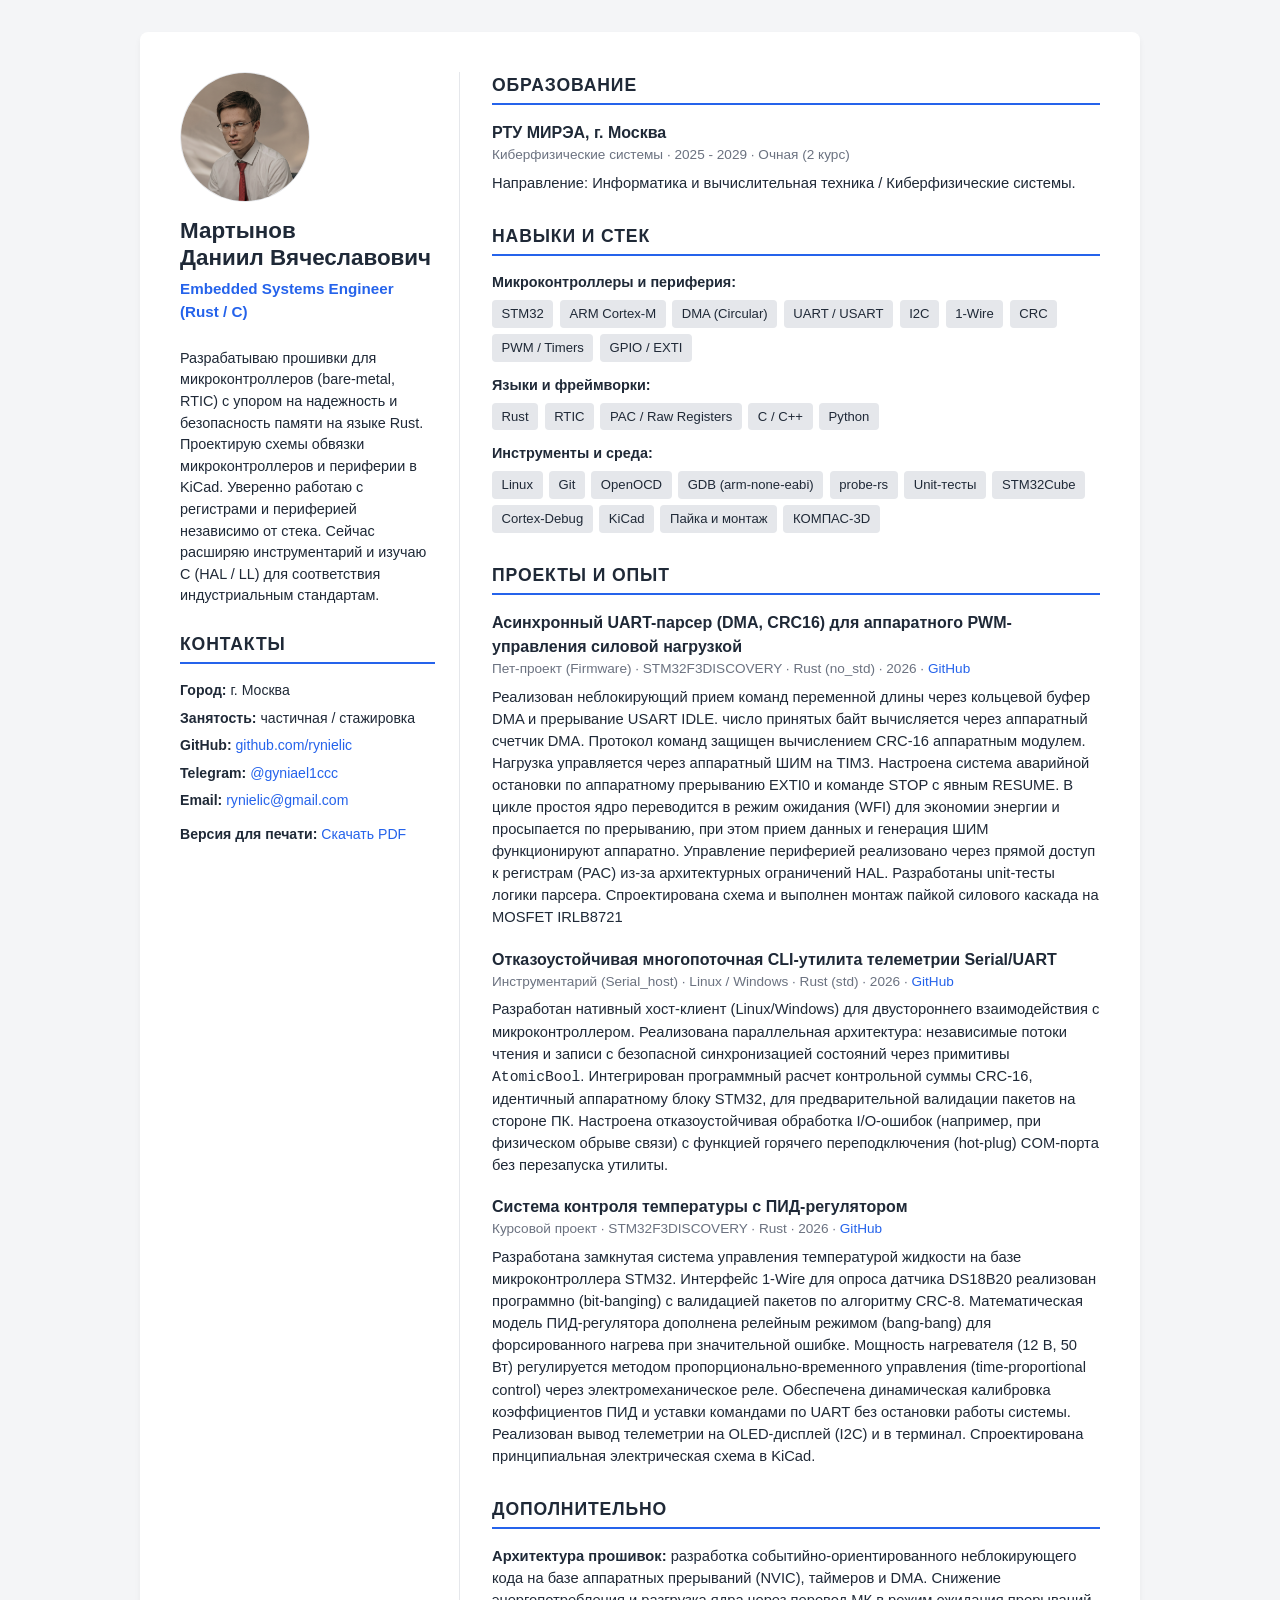
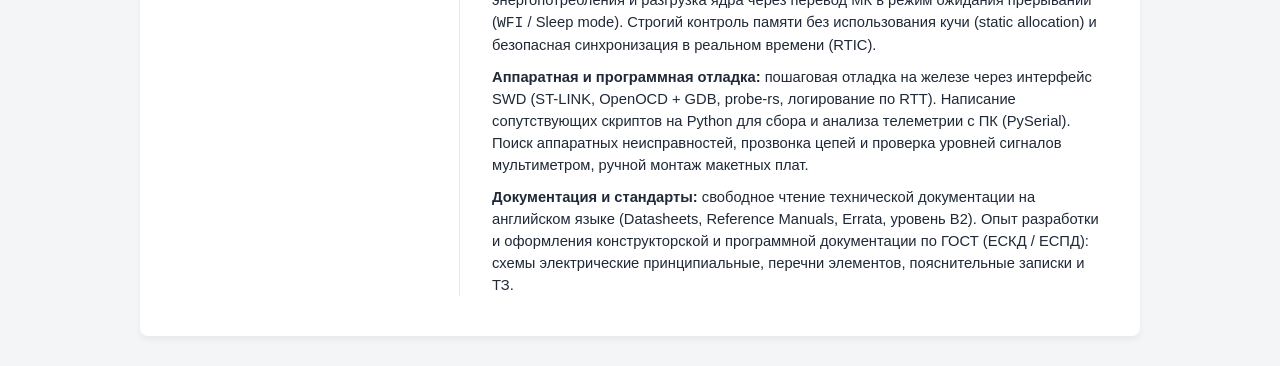
==== commit dcabc5ad: "remove some things" ====
--- a/index.html
+++ b/index.html
@@ -1,52 +1,51 @@
 <!DOCTYPE html>
-<html lang="en">
+<html lang="ru">
 <head>
   <meta charset="UTF-8">
   <meta name="viewport" content="width=device-width, initial-scale=1.0">
-  <title>Daniil Martynov - Embedded Rust / MCU Engineer</title>
+  <title>Мартынов Даниил - Embedded Rust / MCU Engineer</title>
   <link rel="stylesheet" href="style.css">
 </head>
 <body>
   <div class="container">
     <aside class="sidebar">
       <div class="profile">
-        <img src="photo.jpg" alt="Photo" class="avatar">
-        <h1 class="name">Daniil<br>Martynov</h1>
+        <img src="photo.jpg" alt="Фото" class="avatar">
+        <h1 class="name">Мартынов<br>Даниил Вячеславович</h1>
         <p class="role">Embedded Systems Engineer (Rust / C)</p>
       </div>
 
       <div class="summary">
-        Developing bare-metal microcontroller firmware in Rust (RTIC) with a strong focus on reliability and memory safety. Designing MCU peripheral schematics in KiCad. Proficient in direct register manipulation and low-level peripheral configuration regardless of the software stack. Currently expanding my toolkit with C (HAL / LL) to align with industry standards.
+        Разрабатываю прошивки для микроконтроллеров (bare-metal, RTIC) с упором на надежность и безопасность памяти на языке Rust. Проектирую схемы обвязки микроконтроллеров и периферии в KiCad. Уверенно работаю с регистрами и периферией независимо от стека. Сейчас расширяю инструментарий и изучаю C (HAL / LL) для соответствия индустриальным стандартам.
       </div>
 
       <div class="contacts">
-        <div class="section-title">Contacts</div>
-        <p><strong>Location:</strong> Moscow</p>
-        <p><strong>Employment:</strong> Part-time / Internship</p>
-        <p><strong>Phone:</strong> +7 (915) 789-34-68</p>
+        <div class="section-title">Контакты</div>
+        <p><strong>Город:</strong> г. Москва</p>
+        <p><strong>Занятость:</strong> частичная / стажировка</p>
         <p><strong>GitHub:</strong> <a href="https://github.com/rynielic" target="_blank">github.com/rynielic</a></p>
         <p><strong>Telegram:</strong> <a href="https://t.me/gyniael1ccc" target="_blank">@gyniael1ccc</a></p>
         <p><strong>Email:</strong> <a href="mailto:rynielic@gmail.com">rynielic@gmail.com</a></p>
         <p class="no-print" style="margin-top: 0.8rem;">
-          <strong>Print version:</strong> <a href="CV_Martynov_Daniil_EN.pdf" download>Download PDF</a>
+          <strong>Версия для печати:</strong> <a href="CV_Martynov_Daniil.pdf" download>Скачать PDF</a>
         </p>
       </div>
     </aside>
 
     <main class="content">
       <section class="block">
-        <h2 class="section-title">Education</h2>
+        <h2 class="section-title">Образование</h2>
         <div class="item">
-          <div class="item-header">RTU MIREA, Moscow</div>
-          <div class="item-sub">Cyber-Physical Systems · 2025 - 2029 · Full-time (2nd Year B.Sc.)</div>
-          <p class="item-desc">Major: Computer Science and Engineering / Cyber-Physical Systems.</p>
+          <div class="item-header">РТУ МИРЭА, г. Москва</div>
+          <div class="item-sub">Киберфизические системы · 2025 - 2029 · Очная (2 курс)</div>
+          <p class="item-desc">Направление: Информатика и вычислительная техника / Киберфизические системы.</p>
         </div>
       </section>
 
       <section class="block">
-        <h2 class="section-title">Skills & Stack</h2>
+        <h2 class="section-title">Навыки и стек</h2>
         
-        <p class="skill-category">Microcontrollers & Peripherals:</p>
+        <p class="skill-category">Микроконтроллеры и периферия:</p>
         <div class="tags">
           <span>STM32</span>
           <span>ARM Cortex-M</span>
@@ -59,7 +58,7 @@
           <span>GPIO / EXTI</span>
         </div>
 
-        <p class="skill-category">Languages & Frameworks:</p>
+        <p class="skill-category">Языки и фреймворки:</p>
         <div class="tags">
           <span>Rust</span>
           <span>RTIC</span>
@@ -68,63 +67,63 @@
           <span>Python</span>
         </div>
 
-        <p class="skill-category">Tools & Environment:</p>
+        <p class="skill-category">Инструменты и среда:</p>
         <div class="tags">
           <span>Linux</span>
           <span>Git</span>
           <span>OpenOCD</span>
           <span>GDB (arm-none-eabi)</span>
           <span>probe-rs</span>
-          <span>Unit Testing</span>
+          <span>Unit-тесты</span>
           <span>STM32Cube</span>
           <span>Cortex-Debug</span>
           <span>KiCad</span>
-          <span>Soldering & Prototyping</span>
-          <span>KOMPAS-3D (CAD)</span>
+          <span>Пайка и монтаж</span>
+          <span>КОМПАС-3D</span>
         </div>
       </section>
 
       <section class="block">
-        <h2 class="section-title">Projects & Experience</h2>
+        <h2 class="section-title">Проекты и опыт</h2>
 
         <div class="item">
-          <div class="item-header">Non-Blocking UART Parser (DMA, CRC16) for Hardware PWM Power Control</div>
-          <div class="item-sub">Pet Project (Firmware) · STM32F3DISCOVERY · Rust (no_std) · 2026 · <a href="https://github.com/rynielic/rtic-non-blocking-uart-parser" target="_blank">GitHub</a></div>
+          <div class="item-header">Асинхронный UART-парсер (DMA, CRC16) для аппаратного PWM-управления силовой нагрузкой</div>
+          <div class="item-sub">Пет-проект (Firmware) · STM32F3DISCOVERY · Rust (no_std) · 2026 · <a href="https://github.com/rynielic/rtic-non-blocking-uart-parser" target="_blank">GitHub</a></div>
           <p class="item-desc">
-            Implemented non-blocking variable-length command reception via a circular DMA buffer and USART IDLE interrupt, calculating received byte counts using the hardware DMA counter. Secured the command protocol with hardware CRC-16 validation. Controlled the power load via hardware PWM on TIM3. Configured an emergency stop system triggered by a hardware EXTI0 interrupt and a STOP command with explicit RESUME recovery. Placed the core into sleep mode (WFI) during the idle loop to save power while maintaining hardware-driven data reception and PWM generation. Implemented direct register access (PAC) to bypass HAL architectural limitations. Wrote unit tests for the parser logic. Designed the schematic and soldered a low-side MOSFET (IRLB8721) power switching stage.
+            Реализован неблокирующий прием команд переменной длины через кольцевой буфер DMA и прерывание USART IDLE. число принятых байт вычисляется через аппаратный счетчик DMA. Протокол команд защищен вычислением CRC-16 аппаратным модулем. Нагрузка управляется через аппаратный ШИМ на TIM3. Настроена система аварийной остановки по аппаратному прерыванию EXTI0 и команде STOP с явным RESUME. В цикле простоя ядро переводится в режим ожидания (WFI) для экономии энергии и просыпается по прерыванию, при этом прием данных и генерация ШИМ функционируют аппаратно. Управление периферией реализовано через прямой доступ к регистрам (PAC) из-за архитектурных ограничений HAL. Разработаны unit-тесты логики парсера. Спроектирована схема и выполнен монтаж пайкой силового каскада на MOSFET IRLB8721
           </p>
         </div>
 
         <div class="item">
-          <div class="item-header">Fault-Tolerant Multithreaded Serial/UART Telemetry CLI Tool</div>
-          <div class="item-sub">Tooling (serial_host) · Linux / Windows · Rust (std) · 2026 · <a href="https://github.com/rynielic/rtic-non-blocking-uart-parser/tree/main/serial_host" target="_blank">GitHub</a></div>
+          <div class="item-header">Отказоустойчивая многопоточная CLI-утилита телеметрии Serial/UART</div>
+          <div class="item-sub">Инструментарий (Serial_host) · Linux / Windows · Rust (std) · 2026 · <a href="https://github.com/rynielic/rtic-non-blocking-uart-parser/tree/main/serial_host" target="_blank">GitHub</a></div>
           <p class="item-desc">
-            Developed a native host client (Linux/Windows) for bidirectional microcontroller communication. Built a concurrent architecture featuring independent read and write threads with safe state synchronization via <code>AtomicBool</code> primitives. Integrated software CRC-16 calculation matching the STM32 hardware unit for host-side packet pre-validation. Implemented fault-tolerant I/O error handling (such as physical link disconnection) with automatic serial port hot-plug reconnection without restarting the utility.
+            Разработан нативный хост-клиент (Linux/Windows) для двустороннего взаимодействия с микроконтроллером. Реализована параллельная архитектура: независимые потоки чтения и записи с безопасной синхронизацией состояний через примитивы <code>AtomicBool</code>. Интегрирован программный расчет контрольной суммы CRC-16, идентичный аппаратному блоку STM32, для предварительной валидации пакетов на стороне ПК. Настроена отказоустойчивая обработка I/O-ошибок (например, при физическом обрыве связи) с функцией горячего переподключения (hot-plug) COM-порта без перезапуска утилиты.
           </p>
         </div>
 
         <div class="item">
-          <div class="item-header">PID Temperature Control System</div>
-          <div class="item-sub">Coursework Project · STM32F3DISCOVERY · Rust · 2026 · <a href="https://github.com/rynielic/stm32f3-pid-thermostat">GitHub</a></div>
+          <div class="item-header">Система контроля температуры с ПИД-регулятором</div>
+          <div class="item-sub">Курсовой проект · STM32F3DISCOVERY · Rust · 2026 · <a href="https://github.com/rynielic/stm32f3-pid-thermostat">GitHub</a></div>
           <p class="item-desc">
-            Developed a closed-loop liquid temperature control system based on an STM32 microcontroller. Implemented a bit-banged 1-Wire interface to poll a DS18B20 sensor with CRC-8 packet validation. Combined a mathematical PID controller with a bang-bang mode for rapid heating during large temperature errors. Regulated heater power (12V, 50W) using time-proportional control via an electromechanical relay. Enabled live tuning of PID gains and setpoints via UART commands without halting system operation. Implemented telemetry output to an OLED display (I2C) and serial terminal. Designed the circuit schematic in KiCad.
+            Разработана замкнутая система управления температурой жидкости на базе микроконтроллера STM32. Интерфейс 1-Wire для опроса датчика DS18B20 реализован программно (bit-banging) с валидацией пакетов по алгоритму CRC-8. Математическая модель ПИД-регулятора дополнена релейным режимом (bang-bang) для форсированного нагрева при значительной ошибке. Мощность нагревателя (12 В, 50 Вт) регулируется методом пропорционально-временного управления (time-proportional control) через электромеханическое реле. Обеспечена динамическая калибровка коэффициентов ПИД и уставки командами по UART без остановки работы системы. Реализован вывод телеметрии на OLED-дисплей (I2C) и в терминал. Спроектирована принципиальная электрическая схема в KiCad.
           </p>
         </div>
       </section>
 
       <section class="block">
-        <h2 class="section-title">Additional Information</h2>
+        <h2 class="section-title">Дополнительно</h2>
         <p class="item-desc">
-          <strong>Firmware Architecture:</strong> Developing event-driven, non-blocking code based on hardware interrupts (NVIC), timers, and DMA. Reducing power consumption and CPU load by placing the MCU into sleep mode (<code>WFI</code>). Enforcing strict memory control without heap allocation (static allocation) and safe real-time concurrency (RTIC).
+          <strong>Архитектура прошивок:</strong> разработка событийно-ориентированного неблокирующего кода на базе аппаратных прерываний (NVIC), таймеров и DMA. Снижение энергопотребления и разгрузка ядра через перевод МК в режим ожидания прерываний (<code>WFI</code> / Sleep mode). Строгий контроль памяти без использования кучи (static allocation) и безопасная синхронизация в реальном времени (RTIC).
         </p>
         <p class="item-desc" style="margin-top: 0.6rem;">
-          <strong>Hardware & Software Debugging:</strong> On-target step-by-step debugging via SWD (ST-LINK, OpenOCD + GDB, probe-rs, RTT logging). Writing companion Python scripts for PC-side telemetry collection and analysis (PySerial). Hardware troubleshooting, continuity testing, signal level verification with a multimeter, and manual perfboard assembly.
+          <strong>Аппаратная и программная отладка:</strong> пошаговая отладка на железе через интерфейс SWD (ST-LINK, OpenOCD + GDB, probe-rs, логирование по RTT). Написание сопутствующих скриптов на Python для сбора и анализа телеметрии с ПК (PySerial). Поиск аппаратных неисправностей, прозвонка цепей и проверка уровней сигналов мультиметром, ручной монтаж макетных плат.
         </p>
         <p class="item-desc" style="margin-top: 0.6rem;">
-          <strong>Documentation & Standards:</strong> Proficient in reading technical documentation in English (Datasheets, Reference Manuals, Errata, B2 level). Experienced in preparing hardware and software engineering documentation: circuit schematics, Bills of Materials (BOM), explanatory notes, and technical specifications.
+          <strong>Документация и стандарты:</strong> свободное чтение технической документации на английском языке (Datasheets, Reference Manuals, Errata, уровень B2). Опыт разработки и оформления конструкторской и программной документации по ГОСТ (ЕСКД / ЕСПД): схемы электрические принципиальные, перечни элементов, пояснительные записки и ТЗ.
         </p>
       </section>
     </main>
   </div>
 </body>
-</html>+</html>
